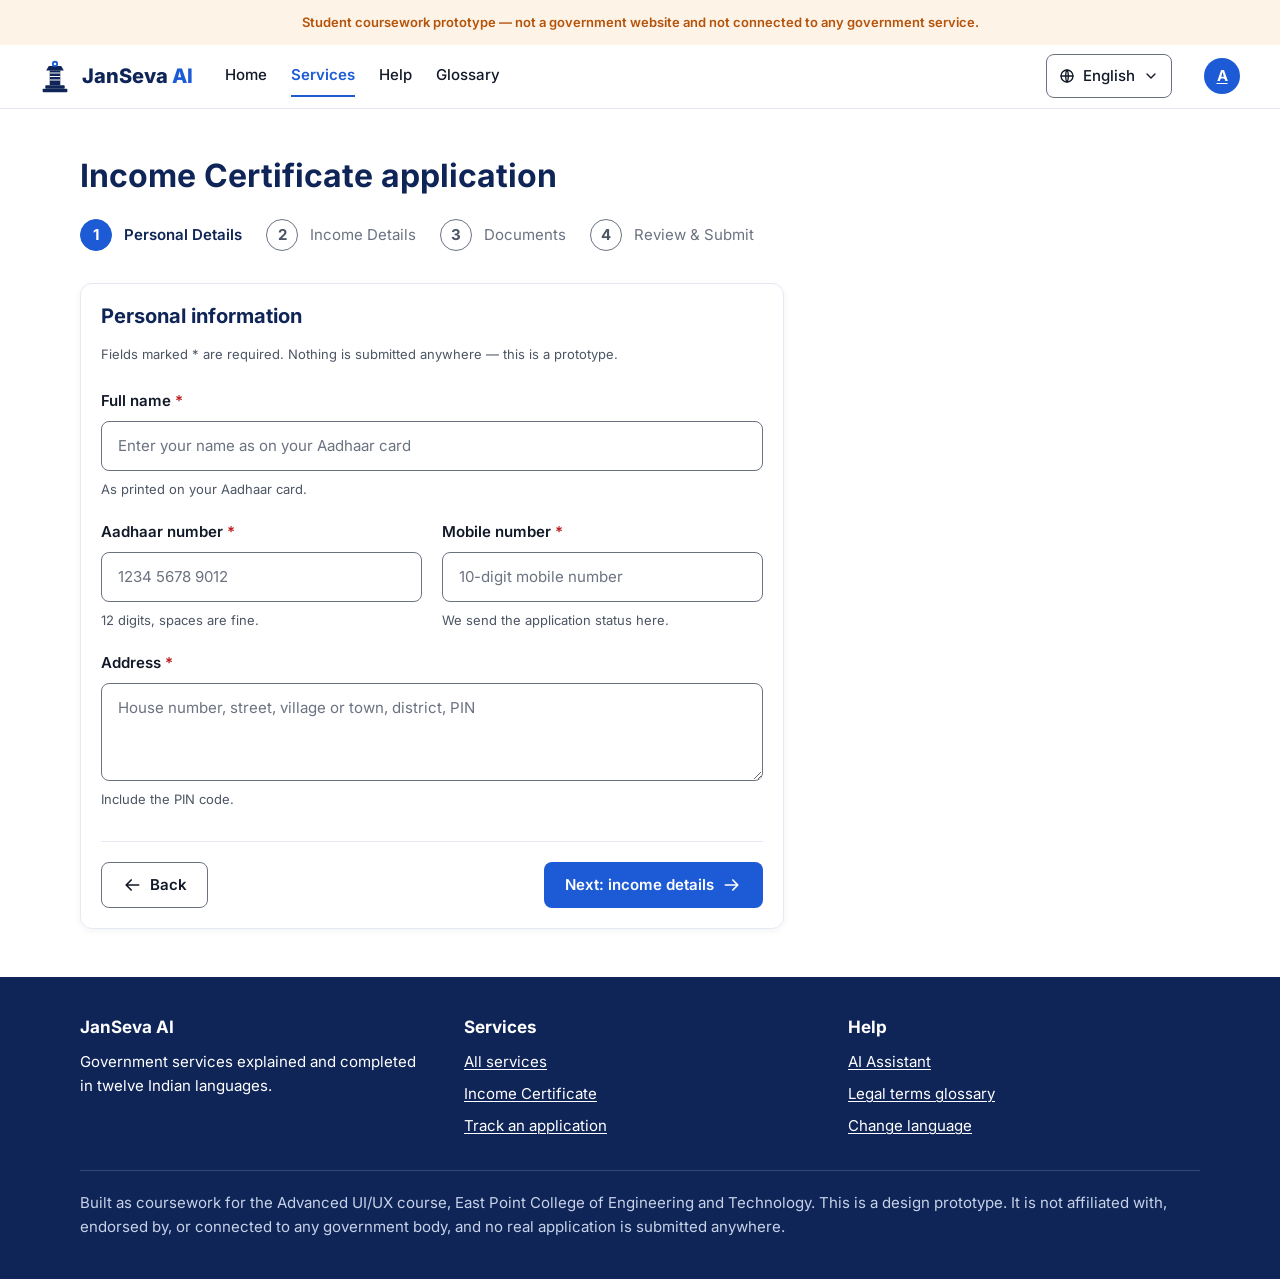
==== apply.html @ b5e17c57 "feat(pages): add application form with inline validation" ====
<!DOCTYPE html>
<html lang="en">
<head>
<meta charset="utf-8">
<meta name="viewport" content="width=device-width, initial-scale=1">
<title>Income Certificate application · JanSeva AI</title>
<meta name="description" content="Step 1 of 4 — your personal details.">
<meta name="theme-color" content="#0F2557">
<link rel="icon" href="assets/img/favicon.svg" type="image/svg+xml">

<!-- Load order matters: tokens define the variables every later file reads,
     fonts registers the ten families, then base, layout, components, pages. -->
<link rel="stylesheet" href="assets/css/tokens.css">
<link rel="stylesheet" href="assets/css/fonts.css">
<link rel="stylesheet" href="assets/css/base.css">
<link rel="stylesheet" href="assets/css/layout.css">
<link rel="stylesheet" href="assets/css/components.css">
<link rel="stylesheet" href="assets/css/pages.css">
</head>
<body>
<a class="skip-link" href="#main">Skip to main content</a>
<div id="live-region" class="sr-only" role="status" aria-live="polite"></div>
<div class="proto-note">
  <p class="container">Student coursework prototype — not a government website and not connected to any government service.</p>
</div>
<header class="site-header">
  <a class="site-header__brand" href="index.html"><img src="assets/img/logo.svg" width="30" height="34" alt=""><span>JanSeva&nbsp;<em>AI</em></span></a>
  <button class="nav-toggle" type="button" aria-expanded="false" aria-controls="site-nav" aria-label="Main menu">
    <svg class="icon" viewBox="0 0 24 24" fill="none" stroke="currentColor" stroke-width="2" stroke-linecap="round" stroke-linejoin="round" aria-hidden="true"><path d="M4 7h16M4 12h16M4 17h16"/></svg>
  </button>
  <nav class="site-nav" id="site-nav" aria-label="Main">
    <a href="index.html" data-i18n="nav.home">Home</a>
    <a href="services.html" aria-current="page" data-i18n="nav.services">Services</a>
    <a href="assistant.html" data-i18n="nav.help">Help</a>
    <a href="glossary.html" data-i18n="nav.glossary">Glossary</a>
  </nav>
  <span class="site-header__spacer"></span>
  <a class="lang-switch" href="language.html" data-i18n-label="lang.switch" aria-label="Change language">
    <svg class="icon icon--sm" viewBox="0 0 24 24" fill="none" stroke="currentColor" stroke-width="2" stroke-linecap="round" stroke-linejoin="round" aria-hidden="true"><circle cx="12" cy="12" r="9"/><path d="M3 12h18M12 3c2.5 2.6 2.5 15.4 0 18M12 3c-2.5 2.6-2.5 15.4 0 18"/></svg><span data-lang-display>English</span><svg class="icon icon--sm" viewBox="0 0 24 24" fill="none" stroke="currentColor" stroke-width="2" stroke-linecap="round" stroke-linejoin="round" aria-hidden="true"><path d="M6 9l6 6 6-6"/></svg>
  </a>
  <a class="avatar" href="profile.html" aria-label="Your profile"><span data-user="initial">A</span></a>
</header>

<main id="main" class="section container">
  <div class="form-shell">

    <h1 class="u-mb-6">Income Certificate application</h1>

    <nav aria-label="Application progress">
      <ol class="stepper">
      <li class="stepper__item" aria-current="step"><span class="stepper__num">1</span><span>Personal Details <span class="sr-only">(current step)</span></span></li>
      <li class="stepper__item"><span class="stepper__num">2</span><span>Income Details</span></li>
      <li class="stepper__item"><span class="stepper__num">3</span><span>Documents</span></li>
      <li class="stepper__item"><span class="stepper__num">4</span><span>Review &amp; Submit</span></li>
      </ol>
    </nav>

    <form class="card" id="application-form" novalidate>
      <h2 class="card__title u-mb-4">Personal information</h2>
      <p class="field__hint u-mb-6">Fields marked * are required. Nothing is submitted anywhere — this is a prototype.</p>

      <div class="form-grid form-grid--2">
          <div class="field field--wide">
            <label class="field__label" for="full-name">Full name <span class="field__req" aria-hidden="true">*</span><span class="sr-only"> (required)</span></label>
            <input class="input" id="full-name" name="full-name" type="text" placeholder="Enter your name as on your Aadhaar card" aria-describedby="full-name-hint full-name-err" data-label="Full name" required>
            <span class="field__hint" id="full-name-hint">As printed on your Aadhaar card.</span>
            <span class="field__error" id="full-name-err" hidden><svg class="icon icon--sm" viewBox="0 0 24 24" fill="none" stroke="currentColor" stroke-width="2" stroke-linecap="round" stroke-linejoin="round" aria-hidden="true"><circle cx="12" cy="12" r="9"/><path d="M12 7.5v5.5"/><circle cx="12" cy="16.5" r=".7" fill="currentColor" stroke="none"/></svg><span class="field__error-text"></span></span>
          </div>
          <div class="field">
            <label class="field__label" for="aadhaar">Aadhaar number <span class="field__req" aria-hidden="true">*</span><span class="sr-only"> (required)</span></label>
            <input class="input" id="aadhaar" name="aadhaar" type="text" placeholder="1234 5678 9012" aria-describedby="aadhaar-hint aadhaar-err" data-label="Aadhaar number" required pattern="[0-9\s]{12,14}">
            <span class="field__hint" id="aadhaar-hint">12 digits, spaces are fine.</span>
            <span class="field__error" id="aadhaar-err" hidden><svg class="icon icon--sm" viewBox="0 0 24 24" fill="none" stroke="currentColor" stroke-width="2" stroke-linecap="round" stroke-linejoin="round" aria-hidden="true"><circle cx="12" cy="12" r="9"/><path d="M12 7.5v5.5"/><circle cx="12" cy="16.5" r=".7" fill="currentColor" stroke="none"/></svg><span class="field__error-text"></span></span>
          </div>
          <div class="field">
            <label class="field__label" for="mobile">Mobile number <span class="field__req" aria-hidden="true">*</span><span class="sr-only"> (required)</span></label>
            <input class="input" id="mobile" name="mobile" type="tel" placeholder="10-digit mobile number" aria-describedby="mobile-hint mobile-err" data-label="Mobile number" required pattern="[0-9]{10}">
            <span class="field__hint" id="mobile-hint">We send the application status here.</span>
            <span class="field__error" id="mobile-err" hidden><svg class="icon icon--sm" viewBox="0 0 24 24" fill="none" stroke="currentColor" stroke-width="2" stroke-linecap="round" stroke-linejoin="round" aria-hidden="true"><circle cx="12" cy="12" r="9"/><path d="M12 7.5v5.5"/><circle cx="12" cy="16.5" r=".7" fill="currentColor" stroke="none"/></svg><span class="field__error-text"></span></span>
          </div>
          <div class="field field--wide">
            <label class="field__label" for="address">Address <span class="field__req" aria-hidden="true">*</span><span class="sr-only"> (required)</span></label>
            <textarea class="textarea" id="address" name="address" rows="3" placeholder="House number, street, village or town, district, PIN" aria-describedby="address-hint address-err" data-label="Address" required></textarea>
            <span class="field__hint" id="address-hint">Include the PIN code.</span>
            <span class="field__error" id="address-err" hidden><svg class="icon icon--sm" viewBox="0 0 24 24" fill="none" stroke="currentColor" stroke-width="2" stroke-linecap="round" stroke-linejoin="round" aria-hidden="true"><circle cx="12" cy="12" r="9"/><path d="M12 7.5v5.5"/><circle cx="12" cy="16.5" r=".7" fill="currentColor" stroke="none"/></svg><span class="field__error-text"></span></span>
          </div>
      </div>

      <div class="form-actions">
        <a class="btn btn--secondary" href="service-income-certificate.html"><svg class="icon" viewBox="0 0 24 24" fill="none" stroke="currentColor" stroke-width="2" stroke-linecap="round" stroke-linejoin="round" aria-hidden="true"><path d="M20 12H5M11 18l-6-6 6-6"/></svg>Back</a>
        <button class="btn btn--primary" type="submit">Next: income details<svg class="icon" viewBox="0 0 24 24" fill="none" stroke="currentColor" stroke-width="2" stroke-linecap="round" stroke-linejoin="round" aria-hidden="true"><path d="M4 12h15M13 6l6 6-6 6"/></svg></button>
      </div>
    </form>

  </div>
</main>
<footer class="site-footer">
  <div class="container">
    <div class="site-footer__grid">
      <div>
        <h2>JanSeva AI</h2>
        <p>Government services explained and completed in twelve Indian languages.</p>
      </div>
      <div>
        <h2>Services</h2>
        <ul>
          <li><a href="services.html">All services</a></li>
          <li><a href="service-income-certificate.html">Income Certificate</a></li>
          <li><a href="apply.html">Track an application</a></li>
        </ul>
      </div>
      <div>
        <h2>Help</h2>
        <ul>
          <li><a href="assistant.html">AI Assistant</a></li>
          <li><a href="glossary.html">Legal terms glossary</a></li>
          <li><a href="language.html">Change language</a></li>
        </ul>
      </div>
    </div>
    <p class="site-footer__note">
      Built as coursework for the Advanced UI/UX course, East Point College of
      Engineering and Technology. This is a design prototype. It is not
      affiliated with, endorsed by, or connected to any government body, and
      no real application is submitted anywhere.
    </p>
  </div>
</footer>
<script src="assets/js/i18n.js"></script>
<script src="assets/js/demo-data.js"></script>
<script src="assets/js/app.js"></script>
</body>
</html>
---- assets/css/tokens.css ----
/* ==========================================================================
   JanSeva AI — Design tokens
   Single source of truth for colour, type, spacing, radius and elevation.
   Every value below is referenced by variable elsewhere; no component file
   hard-codes a colour or a font size.
   ========================================================================== */

:root {
  /* ---- Brand ---------------------------------------------------------- */
  --c-primary: #1d5bd6;        /* actions, links, active nav            */
  --c-primary-dark: #1749a8;   /* hover / pressed                        */
  --c-primary-light: #e8effc;  /* tinted fills, selected rows            */
  --c-navy: #0f2557;           /* sidebar, headings, logo wordmark       */
  --c-navy-dark: #0a1a3f;      /* sidebar hover                          */

  /* ---- Text ----------------------------------------------------------- */
  --c-text: #111827;           /* body copy — 17.7:1 on white            */
  --c-text-secondary: #4b5563; /* supporting copy — 7.6:1 on white       */
  --c-text-muted: #6b7280;     /* placeholders, timestamps — 4.8:1       */
  --c-text-inverse: #ffffff;

  /* ---- Surfaces ------------------------------------------------------- */
  --c-bg: #ffffff;
  --c-bg-subtle: #f7f9fc;      /* page background behind cards           */
  --c-bg-sunken: #eef2f8;      /* inputs on tinted panels, code blocks   */

  /* ---- Lines ---------------------------------------------------------- */
  /* Decorative only — 1.2:1 and 1.5:1 against white. Never use either as
     the sole boundary of an interactive control: WCAG 1.4.11 wants 3:1
     there, which is why inputs and checkboxes use --c-border-input.      */
  --c-border: #e5e9f2;         /* card and section dividers              */
  --c-border-strong: #d1d5db;  /* heavier divider, still decorative      */
  --c-border-input: #6b7280;   /* control boundaries — 4.8:1             */

  /* ---- Status --------------------------------------------------------- */
  /* Each pair clears 4.5:1 both on white and on its own tint, so status
     text stays readable whichever surface it lands on.                   */
  --c-success: #047857;        /* 5.5:1 white · 4.9:1 tint               */
  --c-success-bg: #e7f5ef;
  --c-warning: #b45309;        /* 5.0:1 white · 4.6:1 tint               */
  --c-warning-bg: #fdf3e7;
  --c-danger: #b91c1c;         /* 6.5:1 white · 5.7:1 tint               */
  --c-danger-bg: #fdecec;
  --c-info: #1d5bd6;           /* 6.0:1 white · 5.2:1 tint               */
  --c-info-bg: #e8effc;

  /* ---- Focus ---------------------------------------------------------- */
  /* 3px ring at 3:1 against both white and navy backgrounds.             */
  --c-focus: #0b3fa8;
  --c-focus-inverse: #ffd166;
  --focus-ring: 0 0 0 3px var(--c-focus);
  --focus-ring-inverse: 0 0 0 3px var(--c-focus-inverse);

  /* ---- Typography ----------------------------------------------------- */
  /* Inter carries Latin; the Noto Sans families are listed after it so a
     Devanagari, Kannada, Tamil, Telugu, Bengali, Gujarati, Gurmukhi, Odia
     or Malayalam glyph falls through to the matching script font. Order
     matters: the browser walks the stack per character, not per string.   */
  --font-sans: "Inter", "Noto Sans Devanagari", "Noto Sans Kannada",
    "Noto Sans Telugu", "Noto Sans Tamil", "Noto Sans Malayalam",
    "Noto Sans Bengali", "Noto Sans Gujarati", "Noto Sans Gurmukhi",
    "Noto Sans Oriya", system-ui, -apple-system, "Segoe UI", sans-serif;

  /* Type scale — 1.250 (major third) from a 16px base, rounded to whole
     pixels. Line heights are unitless so they inherit cleanly.           */
  --fs-display: 2.5rem;   /* 40px — hero headline            */
  --fs-h1: 2rem;          /* 32px — page title               */
  --fs-h2: 1.5rem;        /* 24px — section heading          */
  --fs-h3: 1.25rem;       /* 20px — card heading             */
  --fs-h4: 1.0625rem;     /* 17px — sub-heading              */
  --fs-body: 1rem;        /* 16px — body copy                */
  --fs-sm: 0.9375rem;     /* 15px — nav, secondary copy      */
  --fs-xs: 0.8125rem;     /* 13px — captions, badges         */

  --lh-tight: 1.2;        /* display and headings            */
  --lh-snug: 1.35;        /* card headings                   */
  --lh-body: 1.6;         /* paragraphs — eases Indic scripts*/

  --fw-regular: 400;
  --fw-medium: 500;
  --fw-semibold: 600;
  --fw-bold: 700;
  --fw-black: 800;

  /* ---- Spacing -------------------------------------------------------- */
  /* 4px base grid. Use these, not arbitrary pixel values.                */
  --sp-1: 0.25rem;  /*  4px */
  --sp-2: 0.5rem;   /*  8px */
  --sp-3: 0.75rem;  /* 12px */
  --sp-4: 1rem;     /* 16px */
  --sp-5: 1.25rem;  /* 20px */
  --sp-6: 1.5rem;   /* 24px */
  --sp-8: 2rem;     /* 32px */
  --sp-10: 2.5rem;  /* 40px */
  --sp-12: 3rem;    /* 48px */
  --sp-16: 4rem;    /* 64px */

  /* ---- Radius --------------------------------------------------------- */
  --r-sm: 6px;
  --r-md: 8px;    /* buttons, inputs  */
  --r-lg: 12px;   /* cards            */
  --r-xl: 16px;   /* panels           */
  --r-full: 999px;

  /* ---- Elevation ------------------------------------------------------ */
  --sh-sm: 0 1px 2px rgba(15, 37, 87, 0.06);
  --sh-md: 0 2px 6px rgba(15, 37, 87, 0.05);
  --sh-lg: 0 8px 24px rgba(15, 37, 87, 0.1);
  --sh-xl: 0 20px 48px rgba(15, 37, 87, 0.16);

  /* ---- Layout --------------------------------------------------------- */
  --w-container: 1200px;
  --w-prose: 68ch;        /* ISO 24495-1 readable measure     */
  --h-header: 64px;
  --w-sidebar: 232px;
  --tap-min: 44px;        /* WCAG 2.2 target size             */

  /* ---- Motion --------------------------------------------------------- */
  --t-fast: 120ms;
  --t-base: 180ms;
  --ease: cubic-bezier(0.4, 0, 0.2, 1);
}
---- assets/css/fonts.css ----
/* ==========================================================================
   JanSeva AI — Typeface loading

   Ten self-hosted families, all woff2, all under assets/fonts/. Nothing is
   fetched from a CDN: a citizen on a slow or filtered connection still gets
   the right script, and the repo is reproducible offline.

   Each face declares a unicode-range, so a browser downloads only the
   scripts a page actually contains. An English page pulls Inter alone
   (~20 KB); switching to Kannada pulls one extra file on demand.

   font-display: swap renders fallback text immediately rather than leaving
   a blank page while a font loads.

   Licences: Inter and Noto Sans are both SIL Open Font License 1.1.
   Per-family LICENSE files sit next to the woff2 files.
   ========================================================================== */

/* ---- Inter — Latin -------------------------------------------- */
@font-face {
  font-family: "Inter";
  font-style: normal;
  font-weight: 400;
  font-display: swap;
  src: url("../fonts/inter/inter-latin-400-normal.woff2") format("woff2");
  unicode-range: U+0000-00FF,U+0131,U+0152-0153,U+02BB-02BC,U+02C6,U+02DA,U+02DC,U+0304,U+0308,U+0329,U+2000-206F,U+20AC,U+2122,U+2191,U+2193,U+2212,U+2215,U+FEFF,U+FFFD;
}
@font-face {
  font-family: "Inter";
  font-style: normal;
  font-weight: 500;
  font-display: swap;
  src: url("../fonts/inter/inter-latin-500-normal.woff2") format("woff2");
  unicode-range: U+0000-00FF,U+0131,U+0152-0153,U+02BB-02BC,U+02C6,U+02DA,U+02DC,U+0304,U+0308,U+0329,U+2000-206F,U+20AC,U+2122,U+2191,U+2193,U+2212,U+2215,U+FEFF,U+FFFD;
}
@font-face {
  font-family: "Inter";
  font-style: normal;
  font-weight: 600;
  font-display: swap;
  src: url("../fonts/inter/inter-latin-600-normal.woff2") format("woff2");
  unicode-range: U+0000-00FF,U+0131,U+0152-0153,U+02BB-02BC,U+02C6,U+02DA,U+02DC,U+0304,U+0308,U+0329,U+2000-206F,U+20AC,U+2122,U+2191,U+2193,U+2212,U+2215,U+FEFF,U+FFFD;
}
@font-face {
  font-family: "Inter";
  font-style: normal;
  font-weight: 700;
  font-display: swap;
  src: url("../fonts/inter/inter-latin-700-normal.woff2") format("woff2");
  unicode-range: U+0000-00FF,U+0131,U+0152-0153,U+02BB-02BC,U+02C6,U+02DA,U+02DC,U+0304,U+0308,U+0329,U+2000-206F,U+20AC,U+2122,U+2191,U+2193,U+2212,U+2215,U+FEFF,U+FFFD;
}
@font-face {
  font-family: "Inter";
  font-style: normal;
  font-weight: 800;
  font-display: swap;
  src: url("../fonts/inter/inter-latin-800-normal.woff2") format("woff2");
  unicode-range: U+0000-00FF,U+0131,U+0152-0153,U+02BB-02BC,U+02C6,U+02DA,U+02DC,U+0304,U+0308,U+0329,U+2000-206F,U+20AC,U+2122,U+2191,U+2193,U+2212,U+2215,U+FEFF,U+FFFD;
}

/* ---- Noto Sans Devanagari — Hindi, Marathi -------------------- */
@font-face {
  font-family: "Noto Sans Devanagari";
  font-style: normal;
  font-weight: 400;
  font-display: swap;
  src: url("../fonts/noto-sans-devanagari/noto-sans-devanagari-devanagari-400-normal.woff2") format("woff2");
  unicode-range: U+0900-097F,U+1CD0-1CF9,U+200C-200D,U+20A8,U+20B9,U+20F0,U+25CC,U+A830-A839,U+A8E0-A8FF,U+11B00-11B09;
}
@font-face {
  font-family: "Noto Sans Devanagari";
  font-style: normal;
  font-weight: 700;
  font-display: swap;
  src: url("../fonts/noto-sans-devanagari/noto-sans-devanagari-devanagari-700-normal.woff2") format("woff2");
  unicode-range: U+0900-097F,U+1CD0-1CF9,U+200C-200D,U+20A8,U+20B9,U+20F0,U+25CC,U+A830-A839,U+A8E0-A8FF,U+11B00-11B09;
}

/* ---- Noto Sans Bengali — Bengali, Assamese -------------------- */
@font-face {
  font-family: "Noto Sans Bengali";
  font-style: normal;
  font-weight: 400;
  font-display: swap;
  src: url("../fonts/noto-sans-bengali/noto-sans-bengali-bengali-400-normal.woff2") format("woff2");
  unicode-range: U+0951-0952,U+0964-0965,U+0980-09FE,U+1CD0,U+1CD2,U+1CD5-1CD6,U+1CD8,U+1CE1,U+1CEA,U+1CED,U+1CF2,U+1CF5-1CF7,U+200C-200D,U+20B9,U+25CC,U+A8F1;
}
@font-face {
  font-family: "Noto Sans Bengali";
  font-style: normal;
  font-weight: 700;
  font-display: swap;
  src: url("../fonts/noto-sans-bengali/noto-sans-bengali-bengali-700-normal.woff2") format("woff2");
  unicode-range: U+0951-0952,U+0964-0965,U+0980-09FE,U+1CD0,U+1CD2,U+1CD5-1CD6,U+1CD8,U+1CE1,U+1CEA,U+1CED,U+1CF2,U+1CF5-1CF7,U+200C-200D,U+20B9,U+25CC,U+A8F1;
}

/* ---- Noto Sans Kannada — Kannada ------------------------------ */
@font-face {
  font-family: "Noto Sans Kannada";
  font-style: normal;
  font-weight: 400;
  font-display: swap;
  src: url("../fonts/noto-sans-kannada/noto-sans-kannada-kannada-400-normal.woff2") format("woff2");
  unicode-range: U+0951-0952,U+0964-0965,U+0C80-0CF3,U+1CD0,U+1CD2-1CD3,U+1CDA,U+1CF2,U+1CF4,U+200C-200D,U+20B9,U+25CC,U+A830-A835;
}
@font-face {
  font-family: "Noto Sans Kannada";
  font-style: normal;
  font-weight: 700;
  font-display: swap;
  src: url("../fonts/noto-sans-kannada/noto-sans-kannada-kannada-700-normal.woff2") format("woff2");
  unicode-range: U+0951-0952,U+0964-0965,U+0C80-0CF3,U+1CD0,U+1CD2-1CD3,U+1CDA,U+1CF2,U+1CF4,U+200C-200D,U+20B9,U+25CC,U+A830-A835;
}

/* ---- Noto Sans Telugu — Telugu -------------------------------- */
@font-face {
  font-family: "Noto Sans Telugu";
  font-style: normal;
  font-weight: 400;
  font-display: swap;
  src: url("../fonts/noto-sans-telugu/noto-sans-telugu-telugu-400-normal.woff2") format("woff2");
  unicode-range: U+0951-0952,U+0964-0965,U+0C00-0C7F,U+1CDA,U+1CF2,U+200C-200D,U+25CC;
}
@font-face {
  font-family: "Noto Sans Telugu";
  font-style: normal;
  font-weight: 700;
  font-display: swap;
  src: url("../fonts/noto-sans-telugu/noto-sans-telugu-telugu-700-normal.woff2") format("woff2");
  unicode-range: U+0951-0952,U+0964-0965,U+0C00-0C7F,U+1CDA,U+1CF2,U+200C-200D,U+25CC;
}

/* ---- Noto Sans Tamil — Tamil ---------------------------------- */
@font-face {
  font-family: "Noto Sans Tamil";
  font-style: normal;
  font-weight: 400;
  font-display: swap;
  src: url("../fonts/noto-sans-tamil/noto-sans-tamil-tamil-400-normal.woff2") format("woff2");
  unicode-range: U+0964-0965,U+0B82-0BFA,U+200C-200D,U+20B9,U+25CC;
}
@font-face {
  font-family: "Noto Sans Tamil";
  font-style: normal;
  font-weight: 700;
  font-display: swap;
  src: url("../fonts/noto-sans-tamil/noto-sans-tamil-tamil-700-normal.woff2") format("woff2");
  unicode-range: U+0964-0965,U+0B82-0BFA,U+200C-200D,U+20B9,U+25CC;
}

/* ---- Noto Sans Malayalam — Malayalam -------------------------- */
@font-face {
  font-family: "Noto Sans Malayalam";
  font-style: normal;
  font-weight: 400;
  font-display: swap;
  src: url("../fonts/noto-sans-malayalam/noto-sans-malayalam-malayalam-400-normal.woff2") format("woff2");
  unicode-range: U+0307,U+0323,U+0951-0952,U+0964-0965,U+0D00-0D7F,U+1CDA,U+1CF2,U+200C-200D,U+20B9,U+25CC,U+A830-A832;
}
@font-face {
  font-family: "Noto Sans Malayalam";
  font-style: normal;
  font-weight: 700;
  font-display: swap;
  src: url("../fonts/noto-sans-malayalam/noto-sans-malayalam-malayalam-700-normal.woff2") format("woff2");
  unicode-range: U+0307,U+0323,U+0951-0952,U+0964-0965,U+0D00-0D7F,U+1CDA,U+1CF2,U+200C-200D,U+20B9,U+25CC,U+A830-A832;
}

/* ---- Noto Sans Gujarati — Gujarati ---------------------------- */
@font-face {
  font-family: "Noto Sans Gujarati";
  font-style: normal;
  font-weight: 400;
  font-display: swap;
  src: url("../fonts/noto-sans-gujarati/noto-sans-gujarati-gujarati-400-normal.woff2") format("woff2");
  unicode-range: U+0951-0952,U+0964-0965,U+0A80-0AFF,U+200C-200D,U+20B9,U+25CC,U+A830-A839;
}
@font-face {
  font-family: "Noto Sans Gujarati";
  font-style: normal;
  font-weight: 700;
  font-display: swap;
  src: url("../fonts/noto-sans-gujarati/noto-sans-gujarati-gujarati-700-normal.woff2") format("woff2");
  unicode-range: U+0951-0952,U+0964-0965,U+0A80-0AFF,U+200C-200D,U+20B9,U+25CC,U+A830-A839;
}

/* ---- Noto Sans Gurmukhi — Punjabi ----------------------------- */
@font-face {
  font-family: "Noto Sans Gurmukhi";
  font-style: normal;
  font-weight: 400;
  font-display: swap;
  src: url("../fonts/noto-sans-gurmukhi/noto-sans-gurmukhi-gurmukhi-400-normal.woff2") format("woff2");
  unicode-range: U+0951-0952,U+0964-0965,U+0A01-0A76,U+200C-200D,U+20B9,U+25CC,U+262C,U+A830-A839;
}
@font-face {
  font-family: "Noto Sans Gurmukhi";
  font-style: normal;
  font-weight: 700;
  font-display: swap;
  src: url("../fonts/noto-sans-gurmukhi/noto-sans-gurmukhi-gurmukhi-700-normal.woff2") format("woff2");
  unicode-range: U+0951-0952,U+0964-0965,U+0A01-0A76,U+200C-200D,U+20B9,U+25CC,U+262C,U+A830-A839;
}

/* ---- Noto Sans Oriya — Odia ----------------------------------- */
@font-face {
  font-family: "Noto Sans Oriya";
  font-style: normal;
  font-weight: 400;
  font-display: swap;
  src: url("../fonts/noto-sans-oriya/noto-sans-oriya-oriya-400-normal.woff2") format("woff2");
  unicode-range: U+0951-0952,U+0964-0965,U+0B01-0B77,U+1CDA,U+1CF2,U+200C-200D,U+20B9,U+25CC;
}
@font-face {
  font-family: "Noto Sans Oriya";
  font-style: normal;
  font-weight: 700;
  font-display: swap;
  src: url("../fonts/noto-sans-oriya/noto-sans-oriya-oriya-700-normal.woff2") format("woff2");
  unicode-range: U+0951-0952,U+0964-0965,U+0B01-0B77,U+1CDA,U+1CF2,U+200C-200D,U+20B9,U+25CC;
}
---- assets/css/base.css ----
/* ==========================================================================
   JanSeva AI — Base layer
   Reset, element defaults and accessibility helpers. No component styles.
   ========================================================================== */

/* ---- Reset --------------------------------------------------------------
   Border-box everywhere, margins cleared, and media kept inside its box.   */
*,
*::before,
*::after {
  box-sizing: border-box;
}

* {
  margin: 0;
}

html {
  -webkit-text-size-adjust: 100%;
  scroll-behavior: smooth;
}

body {
  font-family: var(--font-sans);
  font-size: var(--fs-body);
  line-height: var(--lh-body);
  color: var(--c-text);
  background: var(--c-bg);
  -webkit-font-smoothing: antialiased;
  -moz-osx-font-smoothing: grayscale;
  /* Indic scripts carry tall reph and vowel marks; letting the renderer do
     the shaping rather than forcing a line-height per script keeps Hindi
     and Tamil from clipping at the same font size as English.             */
  text-rendering: optimizeLegibility;
  min-height: 100vh;
}

img,
svg,
video {
  display: block;
  max-width: 100%;
  height: auto;
}

/* The `hidden` attribute is how this project toggles visibility — it keeps
   the element out of the accessibility tree as well as off the screen. Its
   default `display: none` loses to any class that sets `display`, which
   silently leaves "hidden" elements on screen, so it is enforced here once
   rather than patched per component. */
[hidden] {
  display: none !important;
}

/* Icons sit on the text baseline, so they opt out of display:block. */
svg.icon {
  display: inline-block;
  vertical-align: middle;
  flex: none;
}

input,
button,
select,
textarea {
  font: inherit;
  color: inherit;
}

button {
  background: none;
  border: none;
  cursor: pointer;
}

ul[class],
ol[class] {
  list-style: none;
  padding: 0;
}

table {
  border-collapse: collapse;
  width: 100%;
}

/* ---- Headings -----------------------------------------------------------
   Sized from tokens, never from the browser default, so the scale holds.   */
h1,
h2,
h3,
h4 {
  color: var(--c-navy);
  font-weight: var(--fw-bold);
  line-height: var(--lh-tight);
  text-wrap: balance;
}

h1 { font-size: var(--fs-h1); }
h2 { font-size: var(--fs-h2); }
h3 { font-size: var(--fs-h3); line-height: var(--lh-snug); }
h4 { font-size: var(--fs-h4); line-height: var(--lh-snug); }

p {
  max-width: var(--w-prose);
  text-wrap: pretty;
}

a {
  color: var(--c-primary);
  font-weight: var(--fw-semibold);
  text-decoration-thickness: 1px;
  text-underline-offset: 2px;
}

a:hover {
  color: var(--c-primary-dark);
}

strong {
  font-weight: var(--fw-semibold);
}

/* ---- Focus --------------------------------------------------------------
   A visible ring on every keyboard focus. :focus-visible keeps it off
   mouse clicks, so the design stays quiet without costing keyboard users
   the indicator WCAG 2.4.7 requires.                                      */
:focus-visible {
  outline: 3px solid var(--c-focus);
  outline-offset: 2px;
  border-radius: var(--r-sm);
}

/* On the navy sidebar the blue ring would disappear, so it flips to amber. */
.sidebar :focus-visible {
  outline-color: var(--c-focus-inverse);
}

/* ---- Accessibility helpers ---------------------------------------------- */

/* Visually hidden but still read aloud — for labels and live-region text. */
.sr-only {
  position: absolute;
  width: 1px;
  height: 1px;
  padding: 0;
  margin: -1px;
  overflow: hidden;
  clip: rect(0 0 0 0);
  white-space: nowrap;
  border: 0;
}

/* First tab stop on every page; drops into view only when focused. */
.skip-link {
  position: absolute;
  top: var(--sp-2);
  left: var(--sp-2);
  z-index: 100;
  padding: var(--sp-3) var(--sp-5);
  background: var(--c-navy);
  color: var(--c-text-inverse);
  font-weight: var(--fw-semibold);
  border-radius: var(--r-md);
  transform: translateY(-200%);
  transition: transform var(--t-base) var(--ease);
}

.skip-link:focus {
  transform: translateY(0);
}

/* ---- Reduced motion -----------------------------------------------------
   Honours prefers-reduced-motion for anyone who gets motion sickness or
   finds movement distracting.                                             */
@media (prefers-reduced-motion: reduce) {
  html {
    scroll-behavior: auto;
  }

  *,
  *::before,
  *::after {
    animation-duration: 0.01ms !important;
    animation-iteration-count: 1 !important;
    transition-duration: 0.01ms !important;
  }
}

/* ---- Forced colours -----------------------------------------------------
   Windows High Contrast strips backgrounds, which would erase borders that
   carry meaning. These put the boundary back.                             */
@media (forced-colors: active) {
  .btn,
  .card,
  .input {
    border: 1px solid;
  }
}

/* ---- Print --------------------------------------------------------------
   Citizens print application summaries and acknowledgements.              */
@media print {
  .site-header,
  .sidebar,
  .skip-link,
  .no-print {
    display: none !important;
  }

  body {
    font-size: 11pt;
  }

  .card {
    border: 1px solid #999;
    box-shadow: none;
    break-inside: avoid;
  }
}
---- assets/css/layout.css ----
/* ==========================================================================
   JanSeva AI — Layout
   Page scaffolding: containers, the public header, the signed-in shell and
   its sidebar, and the footer. Component skins live in components.css.
   ========================================================================== */

/* ---- Container ---------------------------------------------------------- */
.container {
  width: 100%;
  max-width: var(--w-container);
  margin-inline: auto;
  padding-inline: var(--sp-5);
}

@media (min-width: 48rem) {
  .container {
    padding-inline: var(--sp-10);
  }
}

/* ---- Public header ------------------------------------------------------
   Used on the landing, services, service-detail, form, assistant and
   glossary pages — anything a citizen can reach before signing in.        */
.site-header {
  position: sticky;
  top: 0;
  z-index: 50;
  min-height: var(--h-header);
  display: flex;
  align-items: center;
  gap: var(--sp-5);
  padding: var(--sp-2) var(--sp-5);
  background: var(--c-bg);
  border-bottom: 1px solid var(--c-border);
}

@media (min-width: 48rem) {
  .site-header {
    gap: var(--sp-8);
    padding-inline: var(--sp-10);
  }
}

.site-header__brand {
  display: flex;
  align-items: center;
  gap: var(--sp-3);
  font-size: var(--fs-h3);
  font-weight: var(--fw-black);
  color: var(--c-navy);
  text-decoration: none;
  flex: none;
}

.site-header__brand:hover {
  color: var(--c-navy);
}

.site-header__brand em {
  color: var(--c-primary);
  font-style: normal;
}

.site-header__spacer {
  flex: 1;
}

/* Primary navigation — collapses behind a disclosure button under 48rem. */
.site-nav {
  display: flex;
  align-items: center;
  gap: var(--sp-6);
}

.site-nav a {
  display: inline-block;
  padding: var(--sp-2) 0;
  font-size: var(--fs-sm);
  font-weight: var(--fw-medium);
  color: var(--c-text);
  text-decoration: none;
  border-bottom: 2px solid transparent;
}

.site-nav a:hover {
  color: var(--c-primary);
}

.site-nav a[aria-current="page"] {
  color: var(--c-primary);
  font-weight: var(--fw-semibold);
  border-bottom-color: var(--c-primary);
}

.nav-toggle {
  display: none;
  align-items: center;
  justify-content: center;
  width: var(--tap-min);
  height: var(--tap-min);
  border-radius: var(--r-md);
  color: var(--c-text);
}

.nav-toggle:hover {
  background: var(--c-bg-sunken);
}

@media (max-width: 47.999rem) {
  .nav-toggle {
    display: inline-flex;
  }

  .site-nav {
    position: absolute;
    inset: var(--h-header) 0 auto;
    flex-direction: column;
    align-items: stretch;
    gap: 0;
    padding: var(--sp-2) var(--sp-5) var(--sp-4);
    background: var(--c-bg);
    border-bottom: 1px solid var(--c-border);
    box-shadow: var(--sh-lg);
  }

  .site-nav[hidden] {
    display: none;
  }

  .site-nav a {
    padding: var(--sp-3) 0;
    border-bottom: 1px solid var(--c-border);
  }

  .site-nav a[aria-current="page"] {
    border-bottom-color: var(--c-border);
  }
}

/* On a narrow phone the header runs out of room before anything wraps, and
   a flex row with nowrap pushes the page sideways rather than overflowing
   itself. Below 30rem the language control collapses to its globe — it
   already carries an aria-label, so nothing is lost to a screen reader —
   and the wordmark steps down a size. */
@media (max-width: 29.999rem) {
  .site-header {
    gap: var(--sp-2);
    padding-inline: var(--sp-4);
  }

  .site-header__brand {
    font-size: var(--fs-h4);
  }

  .lang-switch {
    padding-inline: var(--sp-3);
  }

  .lang-switch [data-lang-display],
  .lang-switch .icon:last-child {
    display: none;
  }

  .site-header .btn {
    padding-inline: var(--sp-4);
  }
}

/* ---- Signed-in shell ----------------------------------------------------
   Sidebar plus content. CSS grid rather than fixed positioning, so the
   content column cannot slide under the sidebar at any width.             */
.app-shell {
  display: grid;
  grid-template-columns: var(--w-sidebar) 1fr;
  min-height: 100vh;
}

/* min-width: 0 on both tracks. A grid item defaults to min-width: auto,
   which refuses to shrink below its content — that is what lets a long
   sidebar or a wide table push the whole page sideways. */
.app-main {
  min-width: 0;
  background: var(--c-bg-subtle);
  padding: var(--sp-6) var(--sp-5) var(--sp-12);
}

@media (min-width: 48rem) {
  .app-main {
    padding: var(--sp-8) var(--sp-10) var(--sp-16);
  }
}

/* ---- Sidebar ------------------------------------------------------------ */
.sidebar {
  display: flex;
  flex-direction: column;
  gap: var(--sp-1);
  min-width: 0;
  padding: var(--sp-5) var(--sp-3);
  background: var(--c-navy);
  color: var(--c-text-inverse);
}

.sidebar__brand {
  display: flex;
  align-items: center;
  gap: var(--sp-3);
  margin-bottom: var(--sp-6);
  padding-inline: var(--sp-2);
  font-size: var(--fs-h4);
  font-weight: var(--fw-black);
  color: var(--c-text-inverse);
  text-decoration: none;
}

.sidebar__brand:hover {
  color: var(--c-text-inverse);
}

/* "AI" is set in the accent colour, not italics — <em> is used so the
   distinction survives with CSS off. On navy the accent lifts to a paler
   blue that still clears 4.5:1 against the sidebar. */
.sidebar__brand em {
  color: #9db9f2;
  font-style: normal;
}

.sidebar__link {
  display: flex;
  align-items: center;
  gap: var(--sp-3);
  min-height: var(--tap-min);
  padding: var(--sp-2) var(--sp-3);
  font-size: var(--fs-sm);
  font-weight: var(--fw-medium);
  color: var(--c-text-inverse);
  text-decoration: none;
  border-radius: var(--r-md);
}

.sidebar__link:hover {
  background: var(--c-navy-dark);
  color: var(--c-text-inverse);
}

.sidebar__link[aria-current="page"] {
  background: var(--c-primary);
  font-weight: var(--fw-semibold);
}

.sidebar__link .badge {
  margin-left: auto;
}

/* Pushes Help and Logout to the bottom of the rail. */
.sidebar__gap {
  flex: 1;
  min-height: var(--sp-6);
}

.sidebar__divider {
  height: 1px;
  margin: var(--sp-3) var(--sp-2);
  background: rgba(255, 255, 255, 0.16);
  border: 0;
}

/* Under 60rem the rail becomes a horizontal scroller above the content:
   no off-canvas drawer to trap focus, and every item stays reachable.     */
@media (max-width: 59.999rem) {
  .app-shell {
    grid-template-columns: 1fr;
  }

  .sidebar {
    flex-direction: row;
    align-items: center;
    gap: var(--sp-2);
    padding: var(--sp-2) var(--sp-4);
    overflow-x: auto;
  }

  .sidebar__brand,
  .sidebar__gap,
  .sidebar__divider {
    display: none;
  }

  .sidebar__link {
    flex: none;
    white-space: nowrap;
  }
}

/* ---- Footer ------------------------------------------------------------- */
.site-footer {
  padding: var(--sp-10) 0;
  background: var(--c-navy);
  color: var(--c-text-inverse);
  font-size: var(--fs-sm);
}

.site-footer a {
  color: var(--c-text-inverse);
  font-weight: var(--fw-regular);
}

.site-footer__grid {
  display: grid;
  gap: var(--sp-8);
  grid-template-columns: repeat(auto-fit, minmax(14rem, 1fr));
}

.site-footer h2 {
  margin-bottom: var(--sp-3);
  font-size: var(--fs-h4);
  color: var(--c-text-inverse);
}

.site-footer ul {
  display: grid;
  gap: var(--sp-2);
  list-style: none;
  padding: 0;
}

.site-footer__note {
  margin-top: var(--sp-8);
  padding-top: var(--sp-5);
  border-top: 1px solid rgba(255, 255, 255, 0.16);
  color: #c7d2e8;
  max-width: none;
}

/* ---- Section rhythm ----------------------------------------------------- */
.section {
  padding-block: var(--sp-12);
}

.section--tight {
  padding-block: var(--sp-8);
}

.section__head {
  margin-bottom: var(--sp-6);
}

.section__head p {
  margin-top: var(--sp-2);
  color: var(--c-text-secondary);
}

/* ---- Generic grids ------------------------------------------------------ */
.grid {
  display: grid;
  gap: var(--sp-5);
}

.grid--2 { grid-template-columns: repeat(auto-fit, minmax(17rem, 1fr)); }
.grid--3 { grid-template-columns: repeat(auto-fit, minmax(15rem, 1fr)); }
.grid--4 { grid-template-columns: repeat(auto-fit, minmax(11rem, 1fr)); }

/* Sidebar-and-content split used by Services and the Glossary. */
.split {
  display: grid;
  gap: var(--sp-8);
  align-items: start;
  grid-template-columns: 15rem 1fr;
}

@media (max-width: 55.999rem) {
  .split {
    grid-template-columns: 1fr;
  }
}
---- assets/css/components.css ----
/* ==========================================================================
   JanSeva AI — Components
   Buttons, cards, inputs, badges, the language picker, chat bubbles, the
   stepper and the glossary disclosure. Each block is independent: nothing
   here depends on where it sits on the page.
   ========================================================================== */

/* ---- Icon --------------------------------------------------------------- */
.icon {
  width: 1.25rem;
  height: 1.25rem;
}

.icon--sm { width: 1rem;   height: 1rem; }
.icon--lg { width: 1.5rem; height: 1.5rem; }
.icon--xl { width: 2rem;   height: 2rem; }

/* ---- Buttons -----------------------------------------------------------
   min-height meets the 44px target size in WCAG 2.2 (2.5.8) without
   needing extra padding per instance.                                     */
.btn {
  display: inline-flex;
  align-items: center;
  justify-content: center;
  gap: var(--sp-2);
  min-height: var(--tap-min);
  padding: var(--sp-3) var(--sp-5);
  font-size: var(--fs-sm);
  font-weight: var(--fw-semibold);
  line-height: 1.2;
  text-align: center;
  text-decoration: none;
  border: 1px solid transparent;
  border-radius: var(--r-md);
  transition: background-color var(--t-fast) var(--ease),
    border-color var(--t-fast) var(--ease);
}

.btn--primary {
  background: var(--c-primary);
  color: var(--c-text-inverse);
}

.btn--primary:hover {
  background: var(--c-primary-dark);
  color: var(--c-text-inverse);
}

.btn--secondary {
  background: var(--c-bg);
  color: var(--c-text);
  border-color: var(--c-border-input);
}

.btn--secondary:hover {
  background: var(--c-bg-sunken);
  color: var(--c-text);
}

.btn--ghost {
  background: none;
  color: var(--c-primary);
}

.btn--ghost:hover {
  background: var(--c-primary-light);
}

.btn--lg {
  min-height: 3.25rem;
  padding-inline: var(--sp-6);
  font-size: var(--fs-body);
}

.btn--block {
  width: 100%;
}

/* ---- Cards -------------------------------------------------------------- */
.card {
  padding: var(--sp-5);
  background: var(--c-bg);
  border: 1px solid var(--c-border);
  border-radius: var(--r-lg);
  box-shadow: var(--sh-md);
}

.card--flush {
  padding: 0;
  overflow: hidden;
}

.card__title {
  margin-bottom: var(--sp-2);
  font-size: var(--fs-h3);
}

.card__body {
  color: var(--c-text-secondary);
}

.card__body p {
  max-width: none;
}

/* A card that is itself a link — the whole box is the target. */
.card-link {
  display: block;
  color: inherit;
  text-decoration: none;
  font-weight: inherit;
  transition: border-color var(--t-fast) var(--ease),
    box-shadow var(--t-fast) var(--ease), transform var(--t-fast) var(--ease);
}

.card-link:hover {
  border-color: var(--c-primary);
  box-shadow: var(--sh-lg);
  transform: translateY(-2px);
  color: inherit;
}

.card-link__cta {
  display: inline-flex;
  align-items: center;
  gap: var(--sp-2);
  margin-top: var(--sp-4);
  color: var(--c-primary);
  font-size: var(--fs-sm);
  font-weight: var(--fw-semibold);
}

/* Round tinted icon plate at the top of service and action cards. */
.card__icon {
  display: grid;
  place-items: center;
  width: 3rem;
  height: 3rem;
  margin-bottom: var(--sp-4);
  color: var(--c-primary);
  background: var(--c-primary-light);
  border-radius: var(--r-lg);
}

.card__icon--success { color: var(--c-success); background: var(--c-success-bg); }
.card__icon--warning { color: var(--c-warning); background: var(--c-warning-bg); }
.card__icon--danger  { color: var(--c-danger);  background: var(--c-danger-bg); }

/* ---- Statistic tile ----------------------------------------------------- */
.stat {
  display: flex;
  align-items: center;
  gap: var(--sp-4);
  padding: var(--sp-5);
  background: var(--c-bg);
  border: 1px solid var(--c-border);
  border-radius: var(--r-lg);
  box-shadow: var(--sh-sm);
}

.stat__icon {
  display: grid;
  place-items: center;
  width: 2.75rem;
  height: 2.75rem;
  border-radius: var(--r-md);
  color: var(--c-primary);
  background: var(--c-primary-light);
  flex: none;
}

.stat__icon--success { color: var(--c-success); background: var(--c-success-bg); }
.stat__icon--warning { color: var(--c-warning); background: var(--c-warning-bg); }
.stat__icon--danger  { color: var(--c-danger);  background: var(--c-danger-bg); }

.stat__value {
  display: block;
  font-size: var(--fs-h1);
  font-weight: var(--fw-bold);
  line-height: 1.1;
  color: var(--c-navy);
}

.stat__label {
  display: block;
  font-size: var(--fs-sm);
  color: var(--c-text-secondary);
}

/* ---- Badge -------------------------------------------------------------- */
.badge {
  display: inline-flex;
  align-items: center;
  gap: var(--sp-1);
  padding: 2px var(--sp-2);
  font-size: var(--fs-xs);
  font-weight: var(--fw-bold);
  line-height: 1.5;
  border-radius: var(--r-full);
  background: var(--c-danger);
  color: var(--c-text-inverse);
}

.badge--success { background: var(--c-success-bg); color: var(--c-success); }
.badge--warning { background: var(--c-warning-bg); color: var(--c-warning); }
.badge--info    { background: var(--c-info-bg);    color: var(--c-info); }
.badge--neutral { background: var(--c-bg-sunken);  color: var(--c-text-secondary); }

/* ---- Avatar ------------------------------------------------------------- */
.avatar {
  display: grid;
  place-items: center;
  width: 2.25rem;
  height: 2.25rem;
  font-size: var(--fs-sm);
  font-weight: var(--fw-bold);
  color: var(--c-text-inverse);
  background: var(--c-primary);
  border-radius: var(--r-full);
  flex: none;
}

.avatar--lg {
  width: 4rem;
  height: 4rem;
  font-size: var(--fs-h2);
}

/* ---- Forms -------------------------------------------------------------- */
.field {
  display: grid;
  gap: var(--sp-2);
}

.field__label {
  font-size: var(--fs-sm);
  font-weight: var(--fw-semibold);
  color: var(--c-text);
}

/* The asterisk is decorative; the word "required" is in the label text for
   screen readers, so the glyph itself is hidden from them.                */
.field__req {
  color: var(--c-danger);
}

.field__hint {
  font-size: var(--fs-xs);
  color: var(--c-text-secondary);
  max-width: none;
}

.input,
.select,
.textarea {
  width: 100%;
  min-height: var(--tap-min);
  padding: var(--sp-3) var(--sp-4);
  font-size: var(--fs-sm);
  color: var(--c-text);
  background: var(--c-bg);
  border: 1px solid var(--c-border-input);
  border-radius: var(--r-md);
}

.input::placeholder,
.textarea::placeholder {
  color: var(--c-text-muted);
}

.input:hover,
.select:hover,
.textarea:hover {
  border-color: var(--c-primary);
}

.textarea {
  min-height: 6rem;
  resize: vertical;
}

.select {
  appearance: none;
  padding-right: var(--sp-10);
  /* Chevron drawn in the background so the control keeps one box. */
  background-image: url("data:image/svg+xml,%3Csvg xmlns='http://www.w3.org/2000/svg' width='24' height='24' viewBox='0 0 24 24' fill='none' stroke='%236b7280' stroke-width='2' stroke-linecap='round' stroke-linejoin='round'%3E%3Cpath d='M6 9l6 6 6-6'/%3E%3C/svg%3E");
  background-repeat: no-repeat;
  background-position: right var(--sp-3) center;
  background-size: 1.25rem;
}

/* Error state pairs colour with an icon and message — never colour alone. */
.field--error .input,
.field--error .select {
  border-color: var(--c-danger);
  border-width: 2px;
}

.field__error {
  display: flex;
  align-items: flex-start;
  gap: var(--sp-2);
  font-size: var(--fs-xs);
  font-weight: var(--fw-semibold);
  color: var(--c-danger);
}

/* Search box: input and button share one rounded outline. */
.search {
  display: flex;
  gap: var(--sp-3);
}

.search__field {
  position: relative;
  flex: 1;
}

.search__field .icon {
  position: absolute;
  top: 50%;
  left: var(--sp-4);
  transform: translateY(-50%);
  color: var(--c-text-muted);
  pointer-events: none;
}

.search__field .input {
  padding-left: var(--sp-12);
}

/* ---- Language picker ---------------------------------------------------- */
.lang-switch {
  display: inline-flex;
  align-items: center;
  gap: var(--sp-2);
  min-height: var(--tap-min);
  padding: var(--sp-2) var(--sp-3);
  font-size: var(--fs-sm);
  font-weight: var(--fw-medium);
  color: var(--c-text);
  text-decoration: none;
  background: var(--c-bg);
  border: 1px solid var(--c-border-input);
  border-radius: var(--r-md);
}

.lang-switch:hover {
  border-color: var(--c-primary);
  color: var(--c-primary);
}

/* Twelve-up grid of language tiles. Each tile shows the language in its own
   script above the English name, so a citizen who cannot read the Latin
   label still recognises their language.                                  */
.lang-grid {
  display: grid;
  gap: var(--sp-3);
  grid-template-columns: repeat(auto-fit, minmax(9rem, 1fr));
  list-style: none;
  padding: 0;
}

.lang-tile {
  display: grid;
  gap: var(--sp-1);
  width: 100%;
  min-height: 4.75rem;
  padding: var(--sp-3) var(--sp-4);
  text-align: left;
  text-decoration: none;
  color: var(--c-text);
  background: var(--c-bg);
  border: 1px solid var(--c-border-input);
  border-radius: var(--r-md);
  transition: border-color var(--t-fast) var(--ease),
    background-color var(--t-fast) var(--ease);
}

.lang-tile:hover {
  border-color: var(--c-primary);
  background: var(--c-primary-light);
  color: var(--c-text);
}

.lang-tile__native {
  font-size: var(--fs-h4);
  font-weight: var(--fw-semibold);
  line-height: 1.4;
}

.lang-tile__latin {
  font-size: var(--fs-xs);
  color: var(--c-text-secondary);
}

/* Selection is carried by border weight, a tick and aria-pressed — not by
   colour on its own.                                                      */
.lang-tile[aria-pressed="true"] {
  border-color: var(--c-primary);
  border-width: 2px;
  background: var(--c-primary-light);
}

.lang-tile[aria-pressed="true"] .lang-tile__native::after {
  content: " ✓";
  color: var(--c-primary);
}

/* Marquee of the twelve scripts on the landing page. */
.lang-chips {
  display: flex;
  flex-wrap: wrap;
  gap: var(--sp-2);
  list-style: none;
  padding: 0;
}

.lang-chips li {
  padding: var(--sp-2) var(--sp-4);
  font-size: var(--fs-sm);
  background: var(--c-bg);
  border: 1px solid var(--c-border);
  border-radius: var(--r-full);
  box-shadow: var(--sh-sm);
}

/* ---- Stepper -----------------------------------------------------------
   Four-stage progress for the application form. The current stage is named
   in text as well as marked visually.                                     */
.stepper {
  display: flex;
  flex-wrap: wrap;
  gap: var(--sp-3) var(--sp-6);
  list-style: none;
  padding: 0;
  margin-bottom: var(--sp-8);
}

.stepper__item {
  display: flex;
  align-items: center;
  gap: var(--sp-3);
  font-size: var(--fs-sm);
  color: var(--c-text-muted);
}

.stepper__num {
  display: grid;
  place-items: center;
  width: 2rem;
  height: 2rem;
  font-size: var(--fs-sm);
  font-weight: var(--fw-bold);
  border-radius: var(--r-full);
  border: 1px solid var(--c-border-input);
  color: var(--c-text-secondary);
  flex: none;
}

.stepper__item[aria-current="step"] {
  color: var(--c-navy);
  font-weight: var(--fw-semibold);
}

.stepper__item[aria-current="step"] .stepper__num {
  background: var(--c-primary);
  border-color: var(--c-primary);
  color: var(--c-text-inverse);
}

.stepper__item[data-done="true"] {
  color: var(--c-success);
}

.stepper__item[data-done="true"] .stepper__num {
  background: var(--c-success-bg);
  border-color: var(--c-success);
  color: var(--c-success);
}

/* ---- Numbered step list (service detail "Steps to Apply") --------------- */
.steps {
  display: grid;
  gap: var(--sp-4);
  list-style: none;
  padding: 0;
  counter-reset: step;
}

.steps li {
  display: flex;
  align-items: flex-start;
  gap: var(--sp-4);
}

.steps li::before {
  counter-increment: step;
  content: counter(step);
  display: grid;
  place-items: center;
  width: 1.75rem;
  height: 1.75rem;
  font-size: var(--fs-xs);
  font-weight: var(--fw-bold);
  color: var(--c-text-inverse);
  background: var(--c-primary);
  border-radius: var(--r-full);
  flex: none;
}

/* ---- Requirement list -------------------------------------------------- */
.reqs {
  display: grid;
  gap: var(--sp-3);
  list-style: none;
  padding: 0;
}

.reqs li {
  display: flex;
  align-items: flex-start;
  gap: var(--sp-3);
  padding: var(--sp-3) var(--sp-4);
  background: var(--c-bg-subtle);
  border: 1px solid var(--c-border);
  border-radius: var(--r-md);
}

.reqs .icon {
  color: var(--c-primary);
  margin-top: 2px;
}

/* ---- Chat (AI assistant) ----------------------------------------------- */
.chat {
  display: grid;
  gap: var(--sp-4);
  margin-bottom: var(--sp-6);
}

.chat__msg {
  display: flex;
  gap: var(--sp-3);
  max-width: 44rem;
}

.chat__msg--user {
  margin-left: auto;
  flex-direction: row-reverse;
}

.chat__bubble {
  padding: var(--sp-4) var(--sp-5);
  border-radius: var(--r-lg);
  background: var(--c-bg);
  border: 1px solid var(--c-border);
}

.chat__bubble p {
  max-width: none;
}

.chat__msg--user .chat__bubble {
  background: var(--c-primary);
  border-color: var(--c-primary);
  color: var(--c-text-inverse);
}

.chat__avatar {
  display: grid;
  place-items: center;
  width: 2.25rem;
  height: 2.25rem;
  border-radius: var(--r-full);
  background: var(--c-primary-light);
  color: var(--c-primary);
  flex: none;
}

.chat__term {
  font-weight: var(--fw-bold);
  color: var(--c-navy);
}

/* Composer pinned under the transcript. */
.composer {
  display: flex;
  gap: var(--sp-3);
  padding: var(--sp-3);
  background: var(--c-bg);
  border: 1px solid var(--c-border-input);
  border-radius: var(--r-xl);
}

.composer .input {
  border: none;
  min-height: 2.75rem;
}

.composer .input:hover {
  border-color: transparent;
}

.composer__send {
  display: grid;
  place-items: center;
  width: var(--tap-min);
  height: var(--tap-min);
  border-radius: var(--r-full);
  background: var(--c-primary);
  color: var(--c-text-inverse);
  flex: none;
}

.composer__send:hover {
  background: var(--c-primary-dark);
}

/* Suggested-question chips. */
.suggestions {
  display: flex;
  flex-wrap: wrap;
  gap: var(--sp-2);
  list-style: none;
  padding: 0;
  margin-top: var(--sp-4);
}

.suggestions button {
  min-height: var(--tap-min);
  padding: var(--sp-2) var(--sp-4);
  font-size: var(--fs-sm);
  color: var(--c-primary);
  background: var(--c-primary-light);
  border: 1px solid transparent;
  border-radius: var(--r-full);
}

.suggestions button:hover {
  border-color: var(--c-primary);
}

/* ---- Glossary disclosure ----------------------------------------------- */
.terms {
  display: grid;
  gap: var(--sp-3);
  list-style: none;
  padding: 0;
}

.term {
  background: var(--c-bg);
  border: 1px solid var(--c-border);
  border-radius: var(--r-lg);
  overflow: hidden;
}

.term__trigger {
  display: flex;
  align-items: center;
  gap: var(--sp-3);
  width: 100%;
  min-height: var(--tap-min);
  padding: var(--sp-4) var(--sp-5);
  font-size: var(--fs-h4);
  font-weight: var(--fw-semibold);
  color: var(--c-navy);
  text-align: left;
}

.term__trigger:hover {
  background: var(--c-bg-subtle);
}

.term__trigger .icon {
  margin-left: auto;
  color: var(--c-text-secondary);
  transition: transform var(--t-base) var(--ease);
}

.term__trigger[aria-expanded="true"] .icon {
  transform: rotate(180deg);
}

.term__panel {
  padding: 0 var(--sp-5) var(--sp-5);
  border-top: 1px solid var(--c-border);
  padding-top: var(--sp-4);
}

.term__panel[hidden] {
  display: none;
}

.term__example {
  margin-top: var(--sp-3);
  padding: var(--sp-3) var(--sp-4);
  background: var(--c-bg-subtle);
  border-left: 3px solid var(--c-primary);
  border-radius: var(--r-sm);
  font-size: var(--fs-sm);
  color: var(--c-text-secondary);
}

/* ---- Category filter list ---------------------------------------------- */
.filters {
  display: grid;
  gap: var(--sp-1);
  list-style: none;
  padding: 0;
}

.filters a {
  display: flex;
  align-items: center;
  gap: var(--sp-3);
  min-height: var(--tap-min);
  padding: var(--sp-2) var(--sp-3);
  font-size: var(--fs-sm);
  font-weight: var(--fw-medium);
  color: var(--c-text);
  text-decoration: none;
  border-radius: var(--r-md);
}

.filters a:hover {
  background: var(--c-bg-sunken);
  color: var(--c-text);
}

.filters a[aria-current="true"] {
  background: var(--c-primary-light);
  color: var(--c-primary);
  font-weight: var(--fw-semibold);
}

/* ---- Notification list ------------------------------------------------- */
.notices {
  display: grid;
  gap: var(--sp-3);
  list-style: none;
  padding: 0;
}

.notice {
  display: flex;
  align-items: flex-start;
  gap: var(--sp-4);
  padding: var(--sp-4) var(--sp-5);
  background: var(--c-bg);
  border: 1px solid var(--c-border);
  border-left: 3px solid var(--c-primary);
  border-radius: var(--r-md);
}

.notice--success { border-left-color: var(--c-success); }
.notice--warning { border-left-color: var(--c-warning); }

.notice__icon { color: var(--c-primary); flex: none; margin-top: 2px; }
.notice--success .notice__icon { color: var(--c-success); }
.notice--warning .notice__icon { color: var(--c-warning); }

.notice__body p {
  max-width: none;
}

.notice__time {
  display: block;
  margin-top: var(--sp-1);
  font-size: var(--fs-xs);
  color: var(--c-text-muted);
}

/* ---- Definition rows (profile account details) ------------------------- */
.dl {
  display: grid;
  gap: var(--sp-3);
  margin: 0;
}

.dl > div {
  display: flex;
  gap: var(--sp-3);
  padding-bottom: var(--sp-3);
  border-bottom: 1px solid var(--c-border);
}

.dl > div:last-child {
  border-bottom: 0;
  padding-bottom: 0;
}

.dl dt {
  min-width: 9rem;
  font-weight: var(--fw-semibold);
  color: var(--c-text-secondary);
  font-size: var(--fs-sm);
}

.dl dd {
  margin: 0;
  font-size: var(--fs-sm);
}

/* ---- Breadcrumb / back link -------------------------------------------- */
.back-link {
  display: inline-flex;
  align-items: center;
  gap: var(--sp-2);
  min-height: var(--tap-min);
  font-size: var(--fs-sm);
  text-decoration: none;
}

.back-link:hover {
  text-decoration: underline;
}

/* ---- Callout ----------------------------------------------------------- */
.callout {
  display: flex;
  align-items: flex-start;
  gap: var(--sp-3);
  padding: var(--sp-4) var(--sp-5);
  background: var(--c-info-bg);
  border-radius: var(--r-md);
  font-size: var(--fs-sm);
}

.callout .icon {
  color: var(--c-info);
  flex: none;
  margin-top: 2px;
}

.callout p {
  max-width: none;
}

.callout--warning {
  background: var(--c-warning-bg);
}

.callout--warning .icon {
  color: var(--c-warning);
}
---- assets/css/pages.css ----
/* ==========================================================================
   JanSeva AI — Page-specific styles
   Only rules that genuinely belong to one page live here. Anything reused
   twice has already moved into components.css.
   ========================================================================== */

/* ---- Landing hero ------------------------------------------------------- */
.hero {
  position: relative;
  overflow: hidden;
  padding-block: var(--sp-16) var(--sp-10);
  background: linear-gradient(180deg, var(--c-primary-light) 0%, var(--c-bg) 100%);
}

/* Tricolour ribbon motif, decorative only — hidden from assistive tech and
   dropped on small screens where it would crowd the headline.             */
.hero__ribbon {
  position: absolute;
  top: 0;
  right: 0;
  width: 23.75rem;
  pointer-events: none;
}

@media (max-width: 61.999rem) {
  .hero__ribbon {
    display: none;
  }
}

.hero__inner {
  position: relative;
  max-width: 44rem;
}

.hero__title {
  font-size: var(--fs-display);
  line-height: var(--lh-tight);
  color: var(--c-navy);
}

@media (max-width: 35.999rem) {
  .hero__title {
    font-size: var(--fs-h1);
  }
}

.hero__title em {
  display: block;
  color: var(--c-primary);
  font-style: normal;
}

.hero__lede {
  margin-top: var(--sp-5);
  font-size: var(--fs-h4);
  color: var(--c-text-secondary);
}

.hero__actions {
  display: flex;
  flex-wrap: wrap;
  gap: var(--sp-3);
  margin-top: var(--sp-8);
}

/* ---- Landing feature strip --------------------------------------------- */
.feature {
  text-align: left;
}

.feature .card__icon {
  margin-bottom: var(--sp-4);
}

.feature h3 {
  margin-bottom: var(--sp-2);
}

.feature p {
  color: var(--c-text-secondary);
  font-size: var(--fs-sm);
  max-width: none;
}

/* ---- Language strip on the landing page -------------------------------- */
.lang-strip {
  padding-block: var(--sp-10);
  background: var(--c-bg-subtle);
  border-block: 1px solid var(--c-border);
}

.lang-strip h2 {
  margin-bottom: var(--sp-5);
  font-size: var(--fs-h3);
}

/* ---- Language selection page ------------------------------------------- */
.lang-page {
  display: grid;
  place-items: center;
  min-height: 100vh;
  padding: var(--sp-8) var(--sp-5);
  background: var(--c-bg-subtle);
}

.lang-card {
  width: 100%;
  max-width: 46rem;
  padding: var(--sp-8);
  background: var(--c-bg);
  border-radius: var(--r-xl);
  box-shadow: var(--sh-xl);
}

.lang-card__head {
  display: grid;
  gap: var(--sp-2);
  margin-bottom: var(--sp-6);
  text-align: center;
  justify-items: center;
}

.lang-card__head p {
  color: var(--c-text-secondary);
}

.lang-card__foot {
  display: flex;
  flex-wrap: wrap;
  gap: var(--sp-3);
  justify-content: flex-end;
  margin-top: var(--sp-6);
  padding-top: var(--sp-5);
  border-top: 1px solid var(--c-border);
}

/* ---- Dashboard greeting ------------------------------------------------- */
.greeting {
  display: flex;
  align-items: center;
  gap: var(--sp-5);
  padding: var(--sp-6);
  margin-bottom: var(--sp-6);
  color: var(--c-text-inverse);
  background: linear-gradient(120deg, var(--c-navy) 0%, var(--c-primary) 100%);
  border-radius: var(--r-xl);
}

.greeting h1 {
  color: var(--c-text-inverse);
  font-size: var(--fs-h2);
}

.greeting p {
  margin-top: var(--sp-1);
  color: #d8e3f8;
  max-width: none;
}

.greeting__icon {
  display: grid;
  place-items: center;
  width: 3.5rem;
  height: 3.5rem;
  background: rgba(255, 255, 255, 0.16);
  border-radius: var(--r-lg);
  flex: none;
}

@media (max-width: 35.999rem) {
  .greeting__icon {
    display: none;
  }
}

/* Top bar inside the signed-in shell. */
.app-bar {
  display: flex;
  align-items: center;
  gap: var(--sp-4);
  margin-bottom: var(--sp-6);
}

.app-bar__spacer {
  flex: 1;
}

.app-bar__user {
  display: flex;
  align-items: center;
  gap: var(--sp-3);
  font-size: var(--fs-sm);
  font-weight: var(--fw-semibold);
  color: var(--c-navy);
  text-decoration: none;
}

/* ---- Service detail ---------------------------------------------------- */
.service-head {
  display: flex;
  align-items: flex-start;
  gap: var(--sp-5);
  margin-bottom: var(--sp-6);
}

.service-head__icon {
  display: grid;
  place-items: center;
  width: 4rem;
  height: 4rem;
  color: var(--c-primary);
  background: var(--c-primary-light);
  border-radius: var(--r-lg);
  flex: none;
}

.service-head p {
  margin-top: var(--sp-2);
  color: var(--c-text-secondary);
}

.service-layout {
  display: grid;
  gap: var(--sp-6);
  grid-template-columns: 1fr 20rem;
  align-items: start;
}

@media (max-width: 55.999rem) {
  .service-layout {
    grid-template-columns: 1fr;
  }
}

/* ---- Application form -------------------------------------------------- */
.form-shell {
  max-width: 44rem;
}

.form-grid {
  display: grid;
  gap: var(--sp-5);
}

@media (min-width: 40rem) {
  .form-grid--2 {
    grid-template-columns: 1fr 1fr;
  }

  .form-grid--2 .field--wide {
    grid-column: 1 / -1;
  }
}

.form-actions {
  display: flex;
  flex-wrap: wrap;
  gap: var(--sp-3);
  justify-content: space-between;
  margin-top: var(--sp-8);
  padding-top: var(--sp-5);
  border-top: 1px solid var(--c-border);
}

/* ---- AI assistant page ------------------------------------------------- */
.assistant {
  max-width: 52rem;
  margin-inline: auto;
}

.assistant__head {
  display: grid;
  justify-items: center;
  gap: var(--sp-3);
  margin-bottom: var(--sp-8);
  text-align: center;
}

.assistant__head .card__icon {
  margin: 0;
  width: 3.5rem;
  height: 3.5rem;
}

.assistant__head p {
  color: var(--c-text-secondary);
}

/* ---- Profile ----------------------------------------------------------- */
.profile-layout {
  display: grid;
  gap: var(--sp-6);
  grid-template-columns: 1fr 1fr;
  align-items: start;
}

@media (max-width: 61.999rem) {
  .profile-layout {
    grid-template-columns: 1fr;
  }
}

.profile-id {
  display: flex;
  align-items: center;
  gap: var(--sp-4);
  padding-bottom: var(--sp-5);
  margin-bottom: var(--sp-5);
  border-bottom: 1px solid var(--c-border);
}

.profile-id__name {
  font-size: var(--fs-h3);
  color: var(--c-navy);
}

.profile-id__mail {
  font-size: var(--fs-sm);
  color: var(--c-text-secondary);
}

/* ---- Prototype notice --------------------------------------------------
   Stated on every page. JanSeva AI is a student coursework prototype and
   is not a government service; the notice makes that unmissable rather
   than burying it in a footer line.                                       */
.proto-note {
  padding: var(--sp-3) 0;
  background: var(--c-warning-bg);
  color: var(--c-warning);
  font-size: var(--fs-xs);
  font-weight: var(--fw-semibold);
  text-align: center;
}

.proto-note p {
  max-width: none;
  margin-inline: auto;
}

/* ---- Utilities ---------------------------------------------------------- */
.u-center    { text-align: center; }
.u-muted     { color: var(--c-text-secondary); }
.u-mt-0      { margin-top: 0; }
.u-mt-2      { margin-top: var(--sp-2); }
.u-mt-4      { margin-top: var(--sp-4); }
.u-mt-6      { margin-top: var(--sp-6); }
.u-mb-4      { margin-bottom: var(--sp-4); }
.u-mb-6      { margin-bottom: var(--sp-6); }
.u-flow > * + * { margin-top: var(--sp-4); }
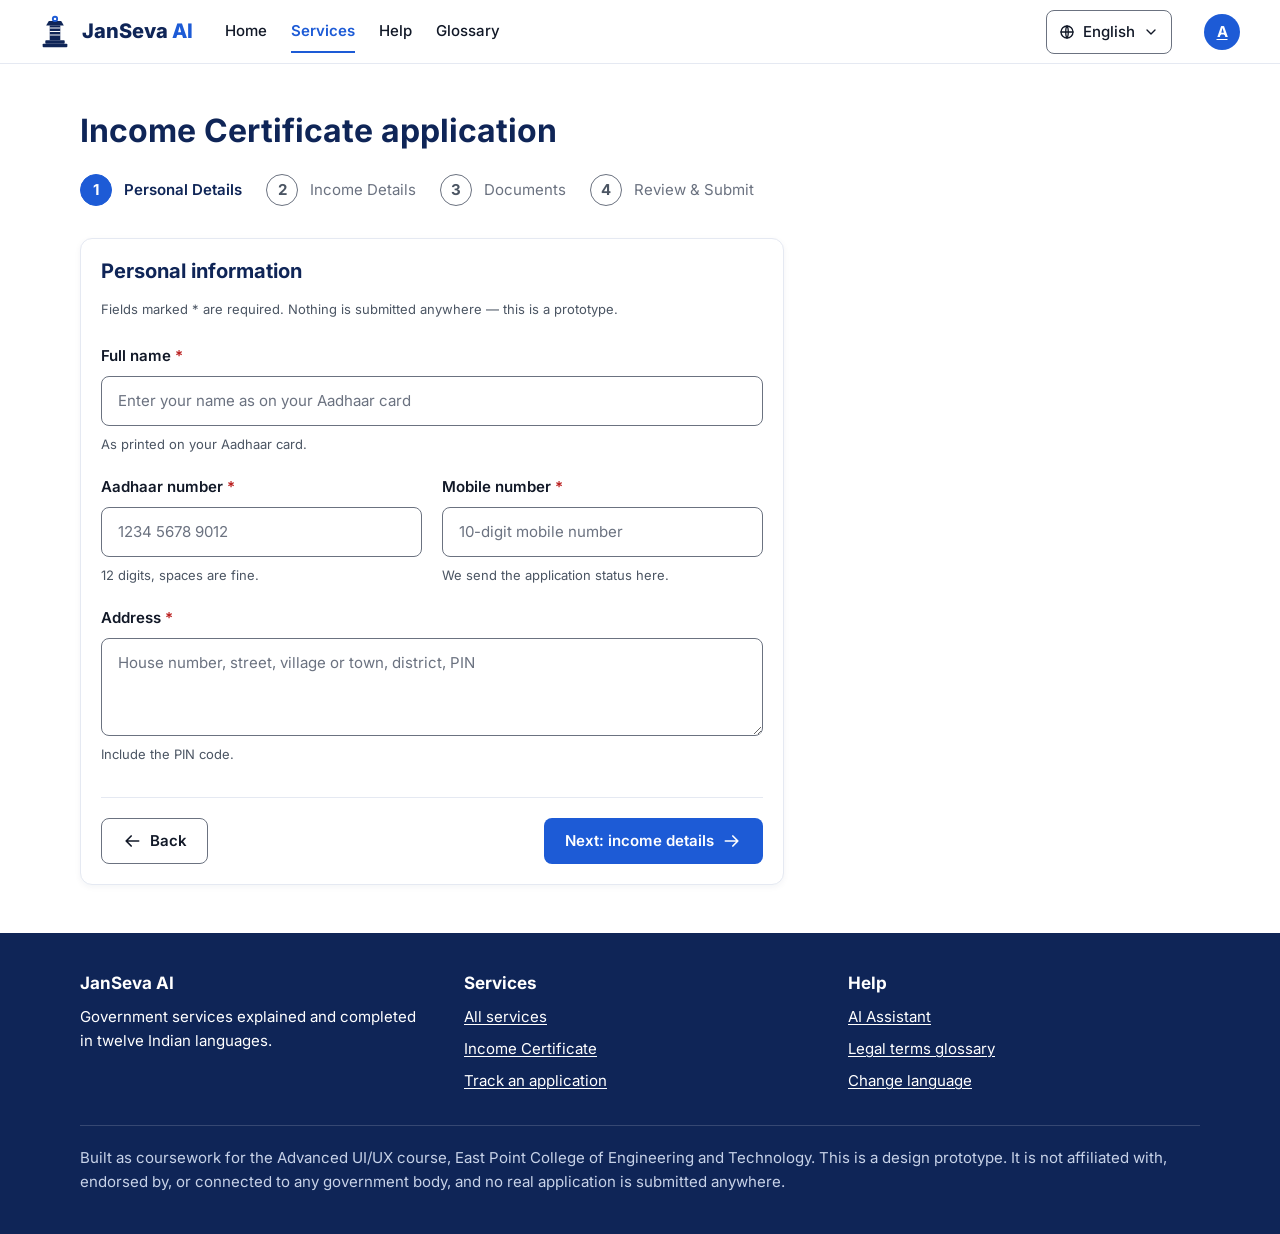
==== commit f1e2d96a: "update top bar layout and styling" ====
--- a/apply.html
+++ b/apply.html
@@ -3,7 +3,7 @@
 <head>
 <meta charset="utf-8">
 <meta name="viewport" content="width=device-width, initial-scale=1">
-<title>Income Certificate application · JanSeva AI</title>
+<title data-i18n="title.apply">Income Certificate application · JanSeva AI</title>
 <meta name="description" content="Step 1 of 4 — your personal details.">
 <meta name="theme-color" content="#0F2557">
 <link rel="icon" href="assets/img/favicon.svg" type="image/svg+xml">
@@ -18,17 +18,14 @@
 <link rel="stylesheet" href="assets/css/pages.css">
 </head>
 <body>
-<a class="skip-link" href="#main">Skip to main content</a>
+<a class="skip-link" href="#main" data-i18n="a11y.skip">Skip to main content</a>
 <div id="live-region" class="sr-only" role="status" aria-live="polite"></div>
-<div class="proto-note">
-  <p class="container">Student coursework prototype — not a government website and not connected to any government service.</p>
-</div>
 <header class="site-header">
   <a class="site-header__brand" href="index.html"><img src="assets/img/logo.svg" width="30" height="34" alt=""><span>JanSeva&nbsp;<em>AI</em></span></a>
-  <button class="nav-toggle" type="button" aria-expanded="false" aria-controls="site-nav" aria-label="Main menu">
+  <button class="nav-toggle" type="button" aria-expanded="false" aria-controls="site-nav" data-i18n-label="nav.menu" aria-label="Main menu">
     <svg class="icon" viewBox="0 0 24 24" fill="none" stroke="currentColor" stroke-width="2" stroke-linecap="round" stroke-linejoin="round" aria-hidden="true"><path d="M4 7h16M4 12h16M4 17h16"/></svg>
   </button>
-  <nav class="site-nav" id="site-nav" aria-label="Main">
+  <nav class="site-nav" id="site-nav" data-i18n-label="nav.main" aria-label="Main">
     <a href="index.html" data-i18n="nav.home">Home</a>
     <a href="services.html" aria-current="page" data-i18n="nav.services">Services</a>
     <a href="assistant.html" data-i18n="nav.help">Help</a>
@@ -38,57 +35,57 @@
   <a class="lang-switch" href="language.html" data-i18n-label="lang.switch" aria-label="Change language">
     <svg class="icon icon--sm" viewBox="0 0 24 24" fill="none" stroke="currentColor" stroke-width="2" stroke-linecap="round" stroke-linejoin="round" aria-hidden="true"><circle cx="12" cy="12" r="9"/><path d="M3 12h18M12 3c2.5 2.6 2.5 15.4 0 18M12 3c-2.5 2.6-2.5 15.4 0 18"/></svg><span data-lang-display>English</span><svg class="icon icon--sm" viewBox="0 0 24 24" fill="none" stroke="currentColor" stroke-width="2" stroke-linecap="round" stroke-linejoin="round" aria-hidden="true"><path d="M6 9l6 6 6-6"/></svg>
   </a>
-  <a class="avatar" href="profile.html" aria-label="Your profile"><span data-user="initial">A</span></a>
+  <a class="avatar" href="profile.html" data-i18n-label="nav.profileAria" aria-label="Your profile"><span data-user="initial">A</span></a>
 </header>
 
 <main id="main" class="section container">
   <div class="form-shell">
 
-    <h1 class="u-mb-6">Income Certificate application</h1>
+    <h1 class="u-mb-6" data-i18n="apply.heading">Income Certificate application</h1>
 
-    <nav aria-label="Application progress">
+    <nav data-i18n-label="apply.progressAria" aria-label="Application progress">
       <ol class="stepper">
-      <li class="stepper__item" aria-current="step"><span class="stepper__num">1</span><span>Personal Details <span class="sr-only">(current step)</span></span></li>
-      <li class="stepper__item"><span class="stepper__num">2</span><span>Income Details</span></li>
-      <li class="stepper__item"><span class="stepper__num">3</span><span>Documents</span></li>
-      <li class="stepper__item"><span class="stepper__num">4</span><span>Review &amp; Submit</span></li>
+      <li class="stepper__item" aria-current="step"><span class="stepper__num">1</span><span><span data-i18n="apply.step1">Personal Details</span> <span class="sr-only" data-i18n="apply.currentStep">(current step)</span></span></li>
+      <li class="stepper__item"><span class="stepper__num">2</span><span data-i18n="apply.step2">Income Details</span></li>
+      <li class="stepper__item"><span class="stepper__num">3</span><span data-i18n="apply.step3">Documents</span></li>
+      <li class="stepper__item"><span class="stepper__num">4</span><span data-i18n="apply.step4">Review &amp; Submit</span></li>
       </ol>
     </nav>
 
     <form class="card" id="application-form" novalidate>
-      <h2 class="card__title u-mb-4">Personal information</h2>
-      <p class="field__hint u-mb-6">Fields marked * are required. Nothing is submitted anywhere — this is a prototype.</p>
+      <h2 class="card__title u-mb-4" data-i18n="apply.section1">Personal information</h2>
+      <p class="field__hint u-mb-6" data-i18n="apply.reqNote">Fields marked * are required. Nothing is submitted anywhere — this is a prototype.</p>
 
       <div class="form-grid form-grid--2">
           <div class="field field--wide">
-            <label class="field__label" for="full-name">Full name <span class="field__req" aria-hidden="true">*</span><span class="sr-only"> (required)</span></label>
-            <input class="input" id="full-name" name="full-name" type="text" placeholder="Enter your name as on your Aadhaar card" aria-describedby="full-name-hint full-name-err" data-label="Full name" required>
-            <span class="field__hint" id="full-name-hint">As printed on your Aadhaar card.</span>
+            <label class="field__label" for="full-name"><span data-i18n="apply.fullName">Full name</span> <span class="field__req" aria-hidden="true">*</span><span class="sr-only" data-i18n="apply.requiredSr"> (required)</span></label>
+            <input class="input" id="full-name" name="full-name" type="text" data-i18n-placeholder="apply.fullNamePh" placeholder="Enter your name as on your Aadhaar card" aria-describedby="full-name-hint full-name-err" data-label="Full name" data-label-key="apply.fullName" required>
+            <span class="field__hint" id="full-name-hint" data-i18n="apply.fullNameHint">As printed on your Aadhaar card.</span>
             <span class="field__error" id="full-name-err" hidden><svg class="icon icon--sm" viewBox="0 0 24 24" fill="none" stroke="currentColor" stroke-width="2" stroke-linecap="round" stroke-linejoin="round" aria-hidden="true"><circle cx="12" cy="12" r="9"/><path d="M12 7.5v5.5"/><circle cx="12" cy="16.5" r=".7" fill="currentColor" stroke="none"/></svg><span class="field__error-text"></span></span>
           </div>
           <div class="field">
-            <label class="field__label" for="aadhaar">Aadhaar number <span class="field__req" aria-hidden="true">*</span><span class="sr-only"> (required)</span></label>
-            <input class="input" id="aadhaar" name="aadhaar" type="text" placeholder="1234 5678 9012" aria-describedby="aadhaar-hint aadhaar-err" data-label="Aadhaar number" required pattern="[0-9\s]{12,14}">
-            <span class="field__hint" id="aadhaar-hint">12 digits, spaces are fine.</span>
+            <label class="field__label" for="aadhaar"><span data-i18n="apply.aadhaar">Aadhaar number</span> <span class="field__req" aria-hidden="true">*</span><span class="sr-only" data-i18n="apply.requiredSr"> (required)</span></label>
+            <input class="input" id="aadhaar" name="aadhaar" type="text" placeholder="1234 5678 9012" aria-describedby="aadhaar-hint aadhaar-err" data-label="Aadhaar number" data-label-key="apply.aadhaar" data-pattern-key="err.pattern.aadhaar" required pattern="[0-9\s]{12,14}">
+            <span class="field__hint" id="aadhaar-hint" data-i18n="apply.aadhaarHint">12 digits, spaces are fine.</span>
             <span class="field__error" id="aadhaar-err" hidden><svg class="icon icon--sm" viewBox="0 0 24 24" fill="none" stroke="currentColor" stroke-width="2" stroke-linecap="round" stroke-linejoin="round" aria-hidden="true"><circle cx="12" cy="12" r="9"/><path d="M12 7.5v5.5"/><circle cx="12" cy="16.5" r=".7" fill="currentColor" stroke="none"/></svg><span class="field__error-text"></span></span>
           </div>
           <div class="field">
-            <label class="field__label" for="mobile">Mobile number <span class="field__req" aria-hidden="true">*</span><span class="sr-only"> (required)</span></label>
-            <input class="input" id="mobile" name="mobile" type="tel" placeholder="10-digit mobile number" aria-describedby="mobile-hint mobile-err" data-label="Mobile number" required pattern="[0-9]{10}">
-            <span class="field__hint" id="mobile-hint">We send the application status here.</span>
+            <label class="field__label" for="mobile"><span data-i18n="apply.mobile">Mobile number</span> <span class="field__req" aria-hidden="true">*</span><span class="sr-only" data-i18n="apply.requiredSr"> (required)</span></label>
+            <input class="input" id="mobile" name="mobile" type="tel" data-i18n-placeholder="apply.mobilePh" placeholder="10-digit mobile number" aria-describedby="mobile-hint mobile-err" data-label="Mobile number" data-label-key="apply.mobile" data-pattern-key="err.pattern.mobile" required pattern="[0-9]{10}">
+            <span class="field__hint" id="mobile-hint" data-i18n="apply.mobileHint">We send the application status here.</span>
             <span class="field__error" id="mobile-err" hidden><svg class="icon icon--sm" viewBox="0 0 24 24" fill="none" stroke="currentColor" stroke-width="2" stroke-linecap="round" stroke-linejoin="round" aria-hidden="true"><circle cx="12" cy="12" r="9"/><path d="M12 7.5v5.5"/><circle cx="12" cy="16.5" r=".7" fill="currentColor" stroke="none"/></svg><span class="field__error-text"></span></span>
           </div>
           <div class="field field--wide">
-            <label class="field__label" for="address">Address <span class="field__req" aria-hidden="true">*</span><span class="sr-only"> (required)</span></label>
-            <textarea class="textarea" id="address" name="address" rows="3" placeholder="House number, street, village or town, district, PIN" aria-describedby="address-hint address-err" data-label="Address" required></textarea>
-            <span class="field__hint" id="address-hint">Include the PIN code.</span>
+            <label class="field__label" for="address"><span data-i18n="apply.address">Address</span> <span class="field__req" aria-hidden="true">*</span><span class="sr-only" data-i18n="apply.requiredSr"> (required)</span></label>
+            <textarea class="textarea" id="address" name="address" rows="3" data-i18n-placeholder="apply.addressPh" placeholder="House number, street, village or town, district, PIN" aria-describedby="address-hint address-err" data-label="Address" data-label-key="apply.address" required></textarea>
+            <span class="field__hint" id="address-hint" data-i18n="apply.addressHint">Include the PIN code.</span>
             <span class="field__error" id="address-err" hidden><svg class="icon icon--sm" viewBox="0 0 24 24" fill="none" stroke="currentColor" stroke-width="2" stroke-linecap="round" stroke-linejoin="round" aria-hidden="true"><circle cx="12" cy="12" r="9"/><path d="M12 7.5v5.5"/><circle cx="12" cy="16.5" r=".7" fill="currentColor" stroke="none"/></svg><span class="field__error-text"></span></span>
           </div>
       </div>
 
       <div class="form-actions">
-        <a class="btn btn--secondary" href="service-income-certificate.html"><svg class="icon" viewBox="0 0 24 24" fill="none" stroke="currentColor" stroke-width="2" stroke-linecap="round" stroke-linejoin="round" aria-hidden="true"><path d="M20 12H5M11 18l-6-6 6-6"/></svg>Back</a>
-        <button class="btn btn--primary" type="submit">Next: income details<svg class="icon" viewBox="0 0 24 24" fill="none" stroke="currentColor" stroke-width="2" stroke-linecap="round" stroke-linejoin="round" aria-hidden="true"><path d="M4 12h15M13 6l6 6-6 6"/></svg></button>
+        <a class="btn btn--secondary" href="service-income-certificate.html"><svg class="icon" viewBox="0 0 24 24" fill="none" stroke="currentColor" stroke-width="2" stroke-linecap="round" stroke-linejoin="round" aria-hidden="true"><path d="M20 12H5M11 18l-6-6 6-6"/></svg><span data-i18n="action.back">Back</span></a>
+        <button class="btn btn--primary" type="submit"><span data-i18n="apply.next">Next: income details</span><svg class="icon" viewBox="0 0 24 24" fill="none" stroke="currentColor" stroke-width="2" stroke-linecap="round" stroke-linejoin="round" aria-hidden="true"><path d="M4 12h15M13 6l6 6-6 6"/></svg></button>
       </div>
     </form>
 
@@ -99,26 +96,26 @@
     <div class="site-footer__grid">
       <div>
         <h2>JanSeva AI</h2>
-        <p>Government services explained and completed in twelve Indian languages.</p>
+        <p data-i18n="footer.tagline">Government services explained and completed in twelve Indian languages.</p>
       </div>
       <div>
-        <h2>Services</h2>
+        <h2 data-i18n="nav.services">Services</h2>
         <ul>
-          <li><a href="services.html">All services</a></li>
-          <li><a href="service-income-certificate.html">Income Certificate</a></li>
-          <li><a href="apply.html">Track an application</a></li>
+          <li><a href="services.html" data-i18n="footer.allServices">All services</a></li>
+          <li><a href="service-income-certificate.html" data-i18n="service.income.title">Income Certificate</a></li>
+          <li><a href="apply.html" data-i18n="footer.trackApp">Track an application</a></li>
         </ul>
       </div>
       <div>
-        <h2>Help</h2>
+        <h2 data-i18n="nav.help">Help</h2>
         <ul>
-          <li><a href="assistant.html">AI Assistant</a></li>
-          <li><a href="glossary.html">Legal terms glossary</a></li>
-          <li><a href="language.html">Change language</a></li>
+          <li><a href="assistant.html" data-i18n="nav.assistant">AI Assistant</a></li>
+          <li><a href="glossary.html" data-i18n="footer.glossaryLink">Legal terms glossary</a></li>
+          <li><a href="language.html" data-i18n="lang.switch">Change language</a></li>
         </ul>
       </div>
     </div>
-    <p class="site-footer__note">
+    <p class="site-footer__note" data-i18n="footer.note">
       Built as coursework for the Advanced UI/UX course, East Point College of
       Engineering and Technology. This is a design prototype. It is not
       affiliated with, endorsed by, or connected to any government body, and
--- a/assets/css/layout.css
+++ b/assets/css/layout.css
@@ -38,6 +38,10 @@
   .site-header {
     gap: var(--sp-8);
     padding-inline: var(--sp-10);
+  }
+
+  .site-nav a {
+    white-space: nowrap;
   }
 }
 
--- a/assets/css/components.css
+++ b/assets/css/components.css
@@ -350,6 +350,74 @@
   color: var(--c-primary);
 }
 
+/* Header language dropdown menu — progressively enhanced by app.js. */
+.lang-menu-wrap {
+  position: relative;
+  display: inline-flex;
+}
+
+.lang-menu {
+  position: absolute;
+  top: calc(100% + var(--sp-2));
+  right: 0;
+  z-index: 60;
+  display: grid;
+  gap: var(--sp-1);
+  min-width: 14rem;
+  max-width: calc(100vw - 2rem);
+  max-height: 75vh;
+  overflow-y: auto;
+  padding: var(--sp-2);
+  background: var(--c-bg);
+  border: 1px solid var(--c-border-strong);
+  border-radius: var(--r-lg);
+  box-shadow: var(--sh-lg);
+}
+
+.lang-menu[hidden] {
+  display: none;
+}
+
+.lang-menu__item {
+  display: flex;
+  align-items: center;
+  justify-content: space-between;
+  gap: var(--sp-3);
+  width: 100%;
+  min-height: var(--tap-min);
+  padding: var(--sp-2) var(--sp-3);
+  font-size: var(--fs-sm);
+  font-weight: var(--fw-medium);
+  text-align: left;
+  color: var(--c-text);
+  border-radius: var(--r-md);
+  transition: background-color var(--t-fast) var(--ease);
+}
+
+.lang-menu__item:hover {
+  background: var(--c-primary-light);
+  color: var(--c-navy);
+}
+
+.lang-menu__item[aria-checked="true"] {
+  background: var(--c-primary-light);
+  color: var(--c-primary);
+  font-weight: var(--fw-semibold);
+}
+
+.lang-menu__item[aria-checked="true"]::after {
+  content: "✓";
+  margin-left: var(--sp-2);
+  font-weight: var(--fw-bold);
+}
+
+.lang-menu__latin {
+  margin-left: auto;
+  font-size: var(--fs-xs);
+  font-weight: var(--fw-regular);
+  color: var(--c-text-secondary);
+}
+
 /* Twelve-up grid of language tiles. Each tile shows the language in its own
    script above the English name, so a citizen who cannot read the Latin
    label still recognises their language.                                  */
@@ -407,7 +475,7 @@
   color: var(--c-primary);
 }
 
-/* Marquee of the twelve scripts on the landing page. */
+/* Interactive pills for the twelve scripts on the landing page. */
 .lang-chips {
   display: flex;
   flex-wrap: wrap;
@@ -416,13 +484,40 @@
   padding: 0;
 }
 
-.lang-chips li {
+.lang-chip {
+  display: inline-flex;
+  align-items: center;
+  gap: var(--sp-2);
+  min-height: var(--tap-min);
   padding: var(--sp-2) var(--sp-4);
   font-size: var(--fs-sm);
-  background: var(--c-bg);
-  border: 1px solid var(--c-border);
+  font-weight: var(--fw-medium);
+  color: var(--c-text);
+  background: var(--c-bg);
+  border: 1px solid var(--c-border-input);
   border-radius: var(--r-full);
   box-shadow: var(--sh-sm);
+  transition: border-color var(--t-fast) var(--ease),
+    background-color var(--t-fast) var(--ease);
+}
+
+.lang-chip:hover {
+  border-color: var(--c-primary);
+  background: var(--c-primary-light);
+  color: var(--c-navy);
+}
+
+.lang-chip[aria-pressed="true"] {
+  border-color: var(--c-primary);
+  border-width: 2px;
+  background: var(--c-primary-light);
+  color: var(--c-navy);
+  font-weight: var(--fw-semibold);
+}
+
+.lang-chip[aria-pressed="true"]::after {
+  content: " ✓";
+  color: var(--c-primary);
 }
 
 /* ---- Stepper -----------------------------------------------------------
